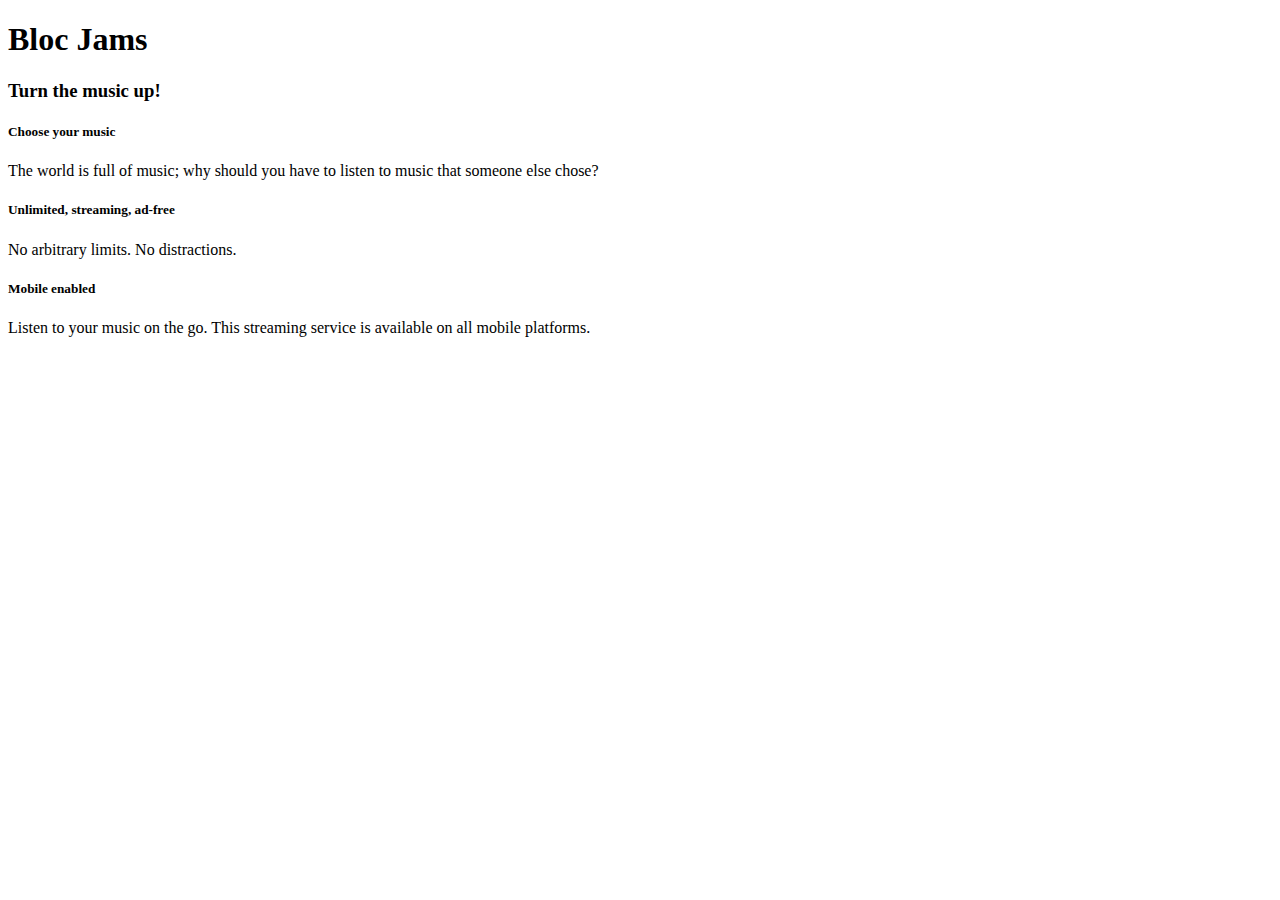
==== index.html @ e8a4b538 "checkpoint 6 complete" ====
<!DOCTYPE html>
 <html>
     <head>
         <title>Bloc Jams</title>
     </head>
     <body>
         <div> <!-- navigation bar -->
         </div>
         <div> <!-- hero content -->
             <h1>Bloc Jams</h1>
             <h3>Turn the music up!</h3>
         </div>
         <div> <!-- selling points -->
             <div>
                 <h5>Choose your music</h5>
                 <p>The world is full of music; why should you have to listen to music that someone else chose?</p>
             </div>
             <div>
                 <h5>Unlimited, streaming, ad-free</h5>
                 <p>No arbitrary limits. No distractions.</p>
             </div>
             <div>
                 <h5>Mobile enabled</h5>
                 <p>Listen to your music on the go. This streaming service is available on all mobile platforms.</p>
             </div>
         </div>
     </body>
 </html>
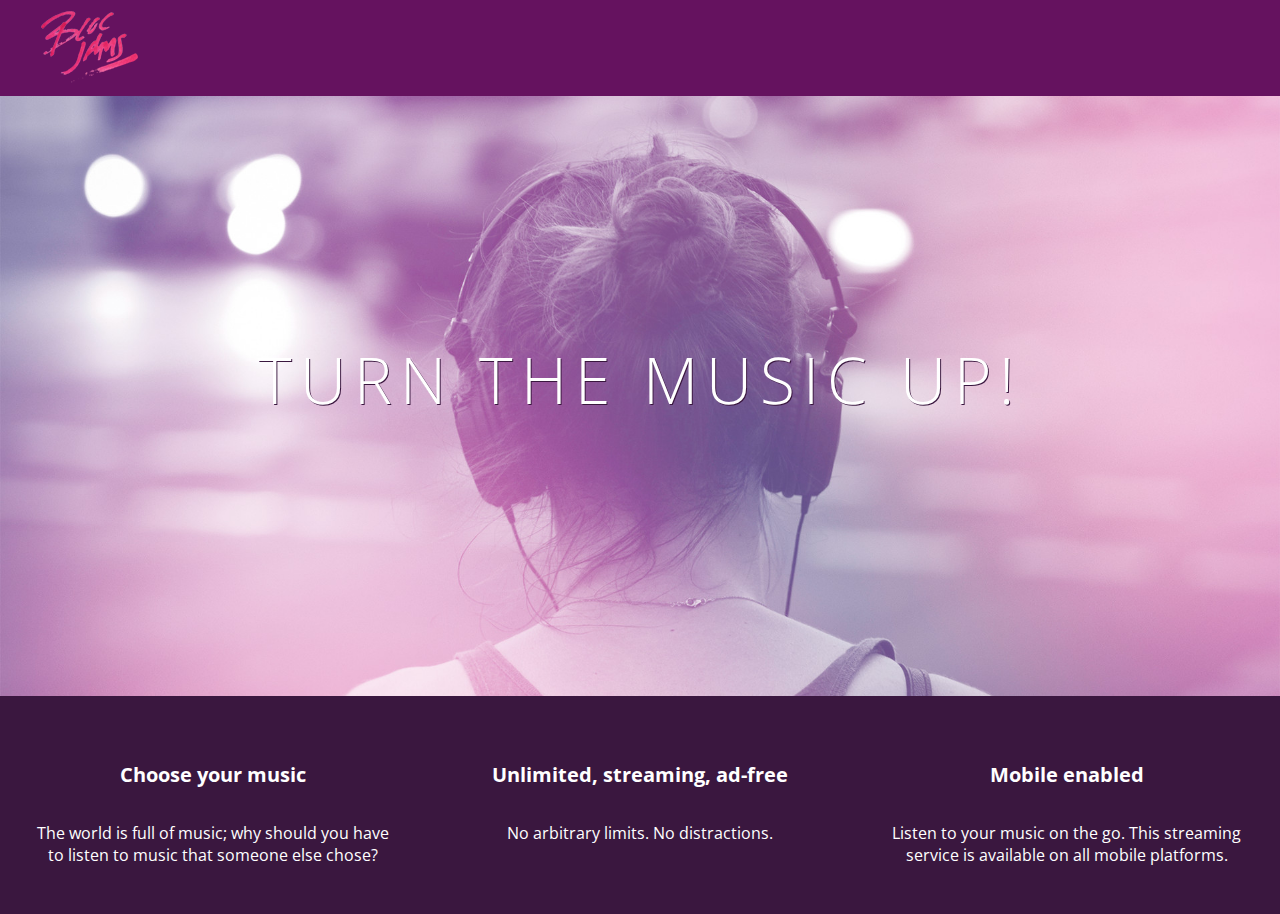
==== commit 55ccff81: "checkpoint 7 complete" ====
--- a/index.html
+++ b/index.html
@@ -2,27 +2,36 @@
  <html>
      <head>
          <title>Bloc Jams</title>
+          <link rel="stylesheet" type="text/css" href="http://fonts.googleapis.com/css?family=Open+Sans:400,800,600,700,300">
+          <link rel="stylesheet" type="text/css" href="http://code.ionicframework.com/ionicons/2.0.1/css/ionicons.min.css">
+          <link rel="stylesheet" type="text/css" href="styles/normalize.css">
+          <link rel="stylesheet" type="text/css" href="styles/main.css">
      </head>
-     <body>
+     <body class="landing">
+         <nav class="navbar">
+             <img src="assets/images/bloc_jams_logo.png" alt="bloc jams logo" class="logo">
+         </nav>
          <div> <!-- navigation bar -->
          </div>
-         <div> <!-- hero content -->
-             <h1>Bloc Jams</h1>
-             <h3>Turn the music up!</h3>
-         </div>
-         <div> <!-- selling points -->
-             <div>
-                 <h5>Choose your music</h5>
-                 <p>The world is full of music; why should you have to listen to music that someone else chose?</p>
+         <section class="hero-content"> <!-- hero content -->
+             <h1 class="hero-title">Turn the music up!</h1>
+         </section>
+         <section class="selling-points"> <!-- selling points -->
+             <div class="point">
+                 <span class="ion-music-note"></span>
+                 <h5 class="point-title">Choose your music</h5>
+                 <p class="point-description">The world is full of music; why should you have to listen to music that someone else chose?</p>
              </div>
-             <div>
-                 <h5>Unlimited, streaming, ad-free</h5>
-                 <p>No arbitrary limits. No distractions.</p>
+             <div class="point">
+                 <span class="ion-radio-waves"></span>
+                 <h5 class="point-title">Unlimited, streaming, ad-free</h5>
+                 <p class="point-description">No arbitrary limits. No distractions.</p>
              </div>
-             <div>
-                 <h5>Mobile enabled</h5>
-                 <p>Listen to your music on the go. This streaming service is available on all mobile platforms.</p>
+             <div class="point">
+                 <span class="ion-iphone"></span>
+                 <h5 class="point-title">Mobile enabled</h5>
+                 <p class="point-description">Listen to your music on the go. This streaming service is available on all mobile platforms.</p>
              </div>
-         </div>
+         </section>
      </body>
  </html>--- a/styles/main.css
+++ b/styles/main.css
@@ -0,0 +1,77 @@
+html {
+     height: 100%; /* makes sure our HTML takes up 100% of the browser window */
+     font-size: 100%;
+ }
+ 
+ body {
+     font-family: 'Open Sans'; /* sets our font to the "Open Sans" typeface */
+     color: white;             /* sets the text color to white */
+     min-height: 100%;         /* says the height of the body must be, at minimum, 100% of the window */
+ }
+ 
+ body.landing {
+     background-color: rgb(58,23,63); /* sets the background color to an RGB value (see below) */
+ }
+
+.navbar {
+    padding: 0.5rem;
+    background-color: rgb(101,18,95);
+ }
+ 
+ .navbar .logo {
+     position: relative; /* positioning will be explained in a resource */
+     left: 2rem;
+ }
+
+.hero-content {
+     position: relative; /* positioning will be explained in a resource */
+     min-height: 600px;  /* hero content element must be _at least_ 600 pixels */
+     background-image: url(../assets/images/bloc_jams_bg.jpg);
+     background-repeat: no-repeat;
+     background-position: center center;
+     background-size: cover;
+ }
+
+.hero-content .hero-title {
+     position: absolute;             /* positioning will be explained in a resource */
+     top: 40%;                       /* positioning will be explained in a resource */
+     -webkit-transform: translateY(-50%);
+     -moz-transform: translateY(-50%);
+     -ms-transform: translateY(-50%);
+     transform: translateY(-50%);
+     width: 100%;                    /* makes sure the title inhabits the full width of its container */
+     text-align: center;             /* aligns text in the horizontal center of the element */
+     font-size: 4rem;                /* specifies the size of the font in root em units */
+     font-weight: 300;               /* makes the font thinner or lighter weight */
+     text-transform: uppercase;      /* transforms the text to be all uppercase lettering */
+     letter-spacing: 0.5rem;         /* puts 0.5 root ems worth of space between each letter */
+     text-shadow: 1px 1px 0px rgb(58,23,63); /* creates a shadow underneath the text for readability over the image */
+ }
+
+.selling-points {
+     position: relative;
+     display: table;
+     width: 100%;
+     -webkit-box-sizing: border-box;
+     -moz-box-sizing: border-box;
+     box-sizing: border-box; /* we'll explain this in a resource */
+ }
+ 
+ .point {
+     display: table-cell;
+     position: relative;
+     width: 33.3%;
+     padding: 2rem;
+     text-align: center;
+ }
+ 
+ .point .point-title {
+     font-size: 1.25rem;
+ }
+ 
+ .ion-music-note,
+ .ion-radio-waves,
+ .ion-iphone {
+     color: rgb(233,50,117);
+     font-size: 5rem;
+ }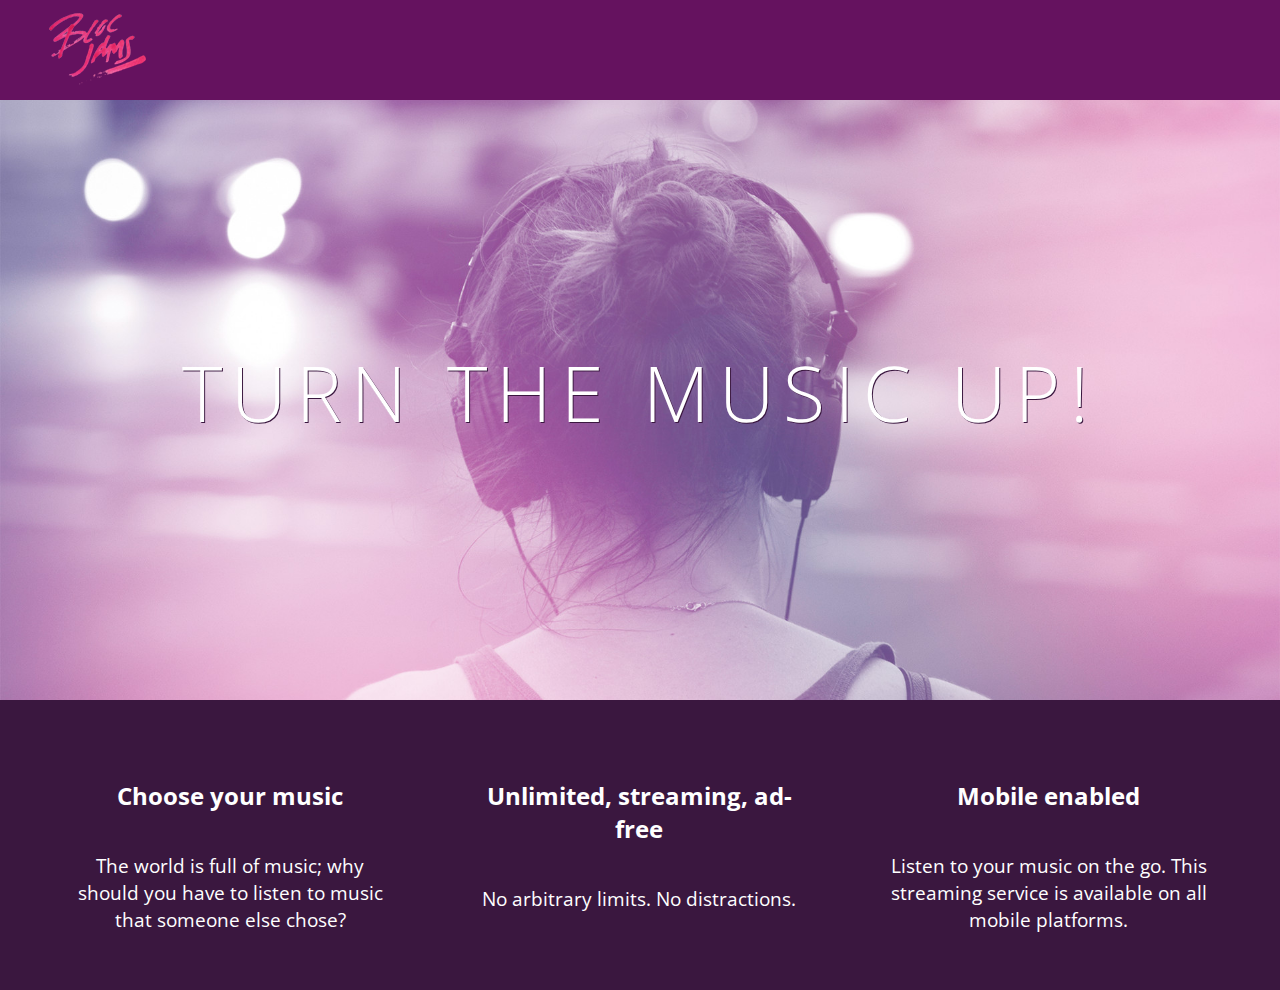
==== commit 27830913: "index.html change" ====
--- a/index.html
+++ b/index.html
@@ -2,10 +2,12 @@
  <html>
      <head>
          <title>Bloc Jams</title>
+          <meta name="viewport" content="width=device-width, initial-scale=1">
           <link rel="stylesheet" type="text/css" href="http://fonts.googleapis.com/css?family=Open+Sans:400,800,600,700,300">
           <link rel="stylesheet" type="text/css" href="http://code.ionicframework.com/ionicons/2.0.1/css/ionicons.min.css">
           <link rel="stylesheet" type="text/css" href="styles/normalize.css">
           <link rel="stylesheet" type="text/css" href="styles/main.css">
+          <link rel="stylesheet" type="text/css" href="styles/landing.css">
      </head>
      <body class="landing">
          <nav class="navbar">
@@ -16,18 +18,18 @@
          <section class="hero-content"> <!-- hero content -->
              <h1 class="hero-title">Turn the music up!</h1>
          </section>
-         <section class="selling-points"> <!-- selling points -->
-             <div class="point">
+         <section class="selling-points container clearfix"> <!-- selling points -->
+             <div class="point column third">
                  <span class="ion-music-note"></span>
                  <h5 class="point-title">Choose your music</h5>
                  <p class="point-description">The world is full of music; why should you have to listen to music that someone else chose?</p>
              </div>
-             <div class="point">
+             <div class="point column third">
                  <span class="ion-radio-waves"></span>
                  <h5 class="point-title">Unlimited, streaming, ad-free</h5>
                  <p class="point-description">No arbitrary limits. No distractions.</p>
              </div>
-             <div class="point">
+             <div class="point column third">
                  <span class="ion-iphone"></span>
                  <h5 class="point-title">Mobile enabled</h5>
                  <p class="point-description">Listen to your music on the go. This streaming service is available on all mobile platforms.</p>
--- a/styles/main.css
+++ b/styles/main.css
@@ -1,3 +1,9 @@
+ *, *::before, *::after {
+     -moz-box-sizing: border-box;
+     -webkit-box-sizing: border-box;
+     box-sizing: border-box;
+ }
+
 html {
      height: 100%; /* makes sure our HTML takes up 100% of the browser window */
      font-size: 100%;
@@ -74,4 +80,43 @@
  .ion-iphone {
      color: rgb(233,50,117);
      font-size: 5rem;
- }+ }
+
+ .container {
+     margin: 0 auto;
+     max-width: 64rem;
+ }
+ 
+
+/* Medium and small screens (640px) */
+ @media (min-width: 640px) {
+    html { font-size: 112%; }
+     
+      .column {
+         float: left;
+         padding-left: 1rem;
+         padding-right: 1rem;
+     }
+     
+     .column.full { width: 100%; }
+     .column.two-thirds { width: 66.7%; }
+     .column.half { width: 50%; }
+     .column.third { width: 33.3%; }
+     .column.fourth { width: 25%; }
+     .column.flow-opposite { float: right; }  
+ }
+ 
+ /* Large screens (1024px) */
+ @media (min-width: 1024px) {
+      html { font-size: 120%; }
+ }
+
+.clearfix::before,
+.clearfix::after {
+   content: " ";
+   display: table;
+}
+
+.clearfix::after {
+   clear: both;
+}--- a/styles/landing.css
+++ b/styles/landing.css
@@ -0,0 +1,48 @@
+ body.landing {
+     background-color: rgb(58,23,63);
+ }
+ 
+ .hero-content {
+     position: relative;
+     min-height: 600px;
+     background-image: url(../assets/images/bloc_jams_bg.jpg);
+     background-repeat: no-repeat;
+     background-position: center center;
+     background-size: cover;
+ }
+ 
+ .hero-content .hero-title {
+     position: absolute;
+     top: 40%;
+     -webkit-transform: translateY(-50%);
+     -moz-transform: translateY(-50%);
+     transform: translateY(-50%);
+     width: 100%;
+     text-align: center;
+     font-size: 4rem;
+     font-weight: 300;
+     text-transform: uppercase;
+     letter-spacing: 0.5rem;
+     text-shadow: 1px 1px 0px rgb(58,23,63);
+ }
+ 
+ .selling-points {
+     position: relative;
+ }
+ 
+ .point {
+     position: relative;
+     padding: 2rem;
+     text-align: center;
+ }
+ 
+ .point .point-title {
+     font-size: 1.25rem;
+ }
+ 
+ .ion-music-note,
+ .ion-radio-waves,
+ .ion-iphone {
+     color: rgb(233,50,117);
+     font-size: 5rem;
+ }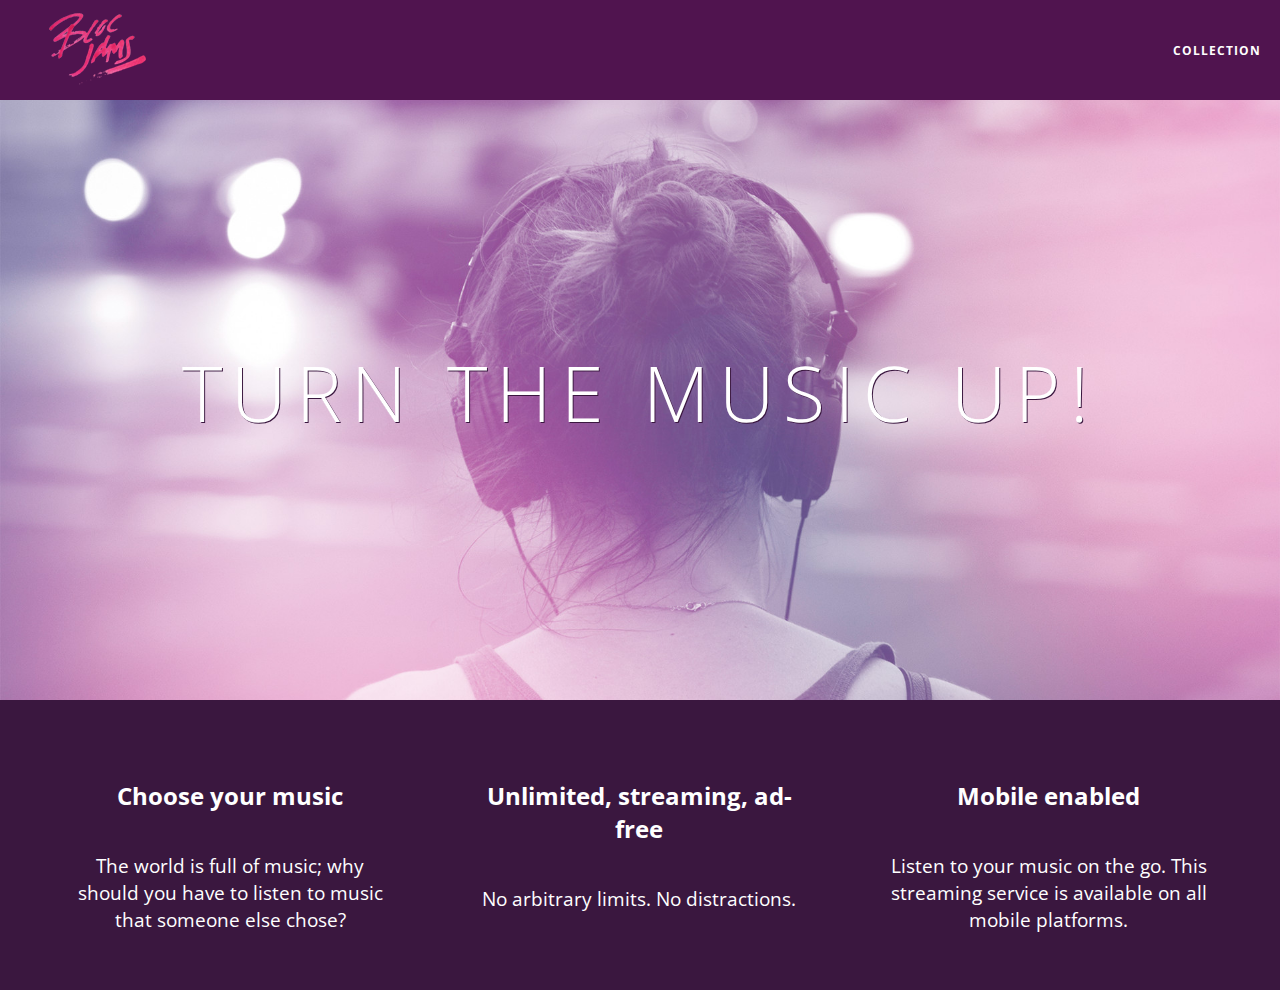
==== commit c775f864: "checkpoint 9 complete" ====
--- a/index.html
+++ b/index.html
@@ -11,7 +11,12 @@
      </head>
      <body class="landing">
          <nav class="navbar">
-             <img src="assets/images/bloc_jams_logo.png" alt="bloc jams logo" class="logo">
+           <a href="index.html" class="logo">
+             <img src="assets/images/bloc_jams_logo.png" alt="bloc jams logo">
+         </a>
+         <div class="links-container">
+             <a href="collection.html" class="navbar-link">collection</a>
+         </div>
          </nav>
          <div> <!-- navigation bar -->
          </div>
--- a/styles/main.css
+++ b/styles/main.css
@@ -20,13 +20,46 @@
  }
 
 .navbar {
+    position: relative;
     padding: 0.5rem;
-    background-color: rgb(101,18,95);
+    background-color: rgba(101,18,95,0.5);
+    z-index: 1;
  }
  
  .navbar .logo {
      position: relative; /* positioning will be explained in a resource */
      left: 2rem;
+     cursor: pointer;  /* produces the finger-pointer icon when you hover over the logo */
+ }
+ 
+ .navbar .links-container {
+     display: table;
+     position: absolute;
+     top: 0;
+     right: 0;
+     height: 100px;
+     color: white;
+     text-decoration: none;
+ }
+ 
+ .links-container .navbar-link {
+     display: table-cell;
+     position: relative;
+     height: 100%;
+     padding-left: 1rem;
+     padding-right: 1rem;
+     vertical-align: middle;
+     color: white;
+     font-size: 0.625rem;
+     letter-spacing: 0.05rem;
+     font-weight: 700;
+     text-transform: uppercase;
+     text-decoration: none;
+     cursor: pointer;
+ }
+ 
+ .links-container .navbar-link:hover {
+     color: rgb(233,50,117);
  }
 
 .hero-content {
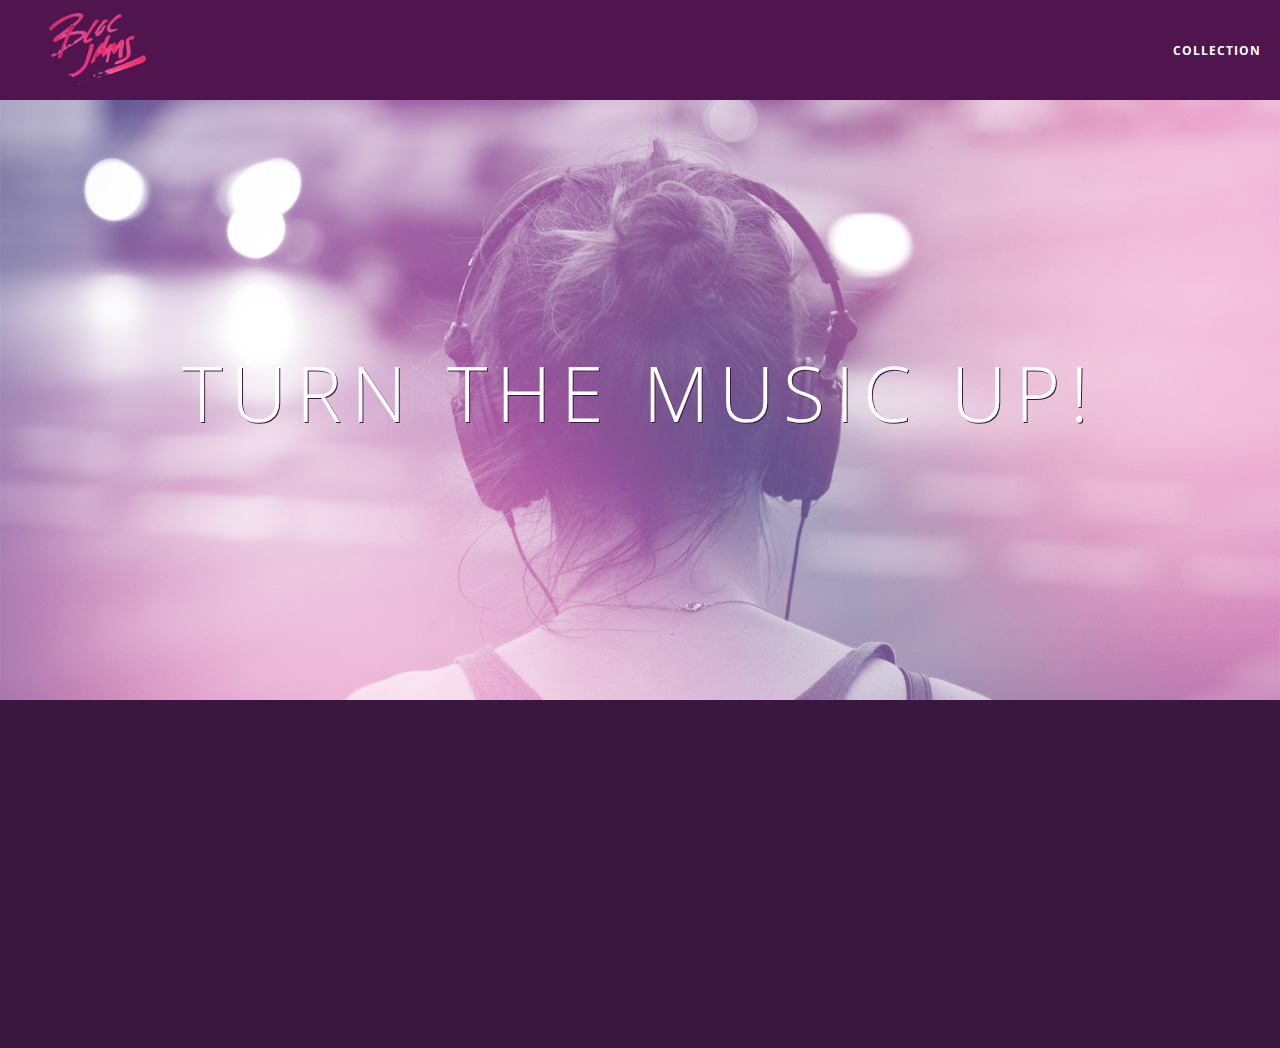
==== commit f3e5af6e: "checkpoint 22 complete" ====
--- a/index.html
+++ b/index.html
@@ -40,5 +40,6 @@
                  <p class="point-description">Listen to your music on the go. This streaming service is available on all mobile platforms.</p>
              </div>
          </section>
+        <script src="scripts/landing.js"></script>
      </body>
  </html>--- a/styles/main.css
+++ b/styles/main.css
@@ -119,6 +119,10 @@
      margin: 0 auto;
      max-width: 64rem;
  }
+
+  .container.narrow {
+     max-width: 56rem;
+ }
  
 
 /* Medium and small screens (640px) */
--- a/styles/landing.css
+++ b/styles/landing.css
@@ -34,6 +34,16 @@
      position: relative;
      padding: 2rem;
      text-align: center;
+      opacity: 0;
+     -webkit-transform: scaleX(0.9) translateY(3rem);
+     -moz-transform: scaleX(0.9) translateY(3rem);
+     transform: scaleX(0.9) translateY(3rem);
+     -webkit-transition: all 0.25s ease-in-out;
+     -moz-transition: all 0.25s ease-in-out;
+     transition: all 0.25s ease-in-out;
+     -webkit-transition-delay: 0.2s;
+     -moz-transition-delay: 0.2s;
+     transition-delay: 0.2s;
  }
  
  .point .point-title {
